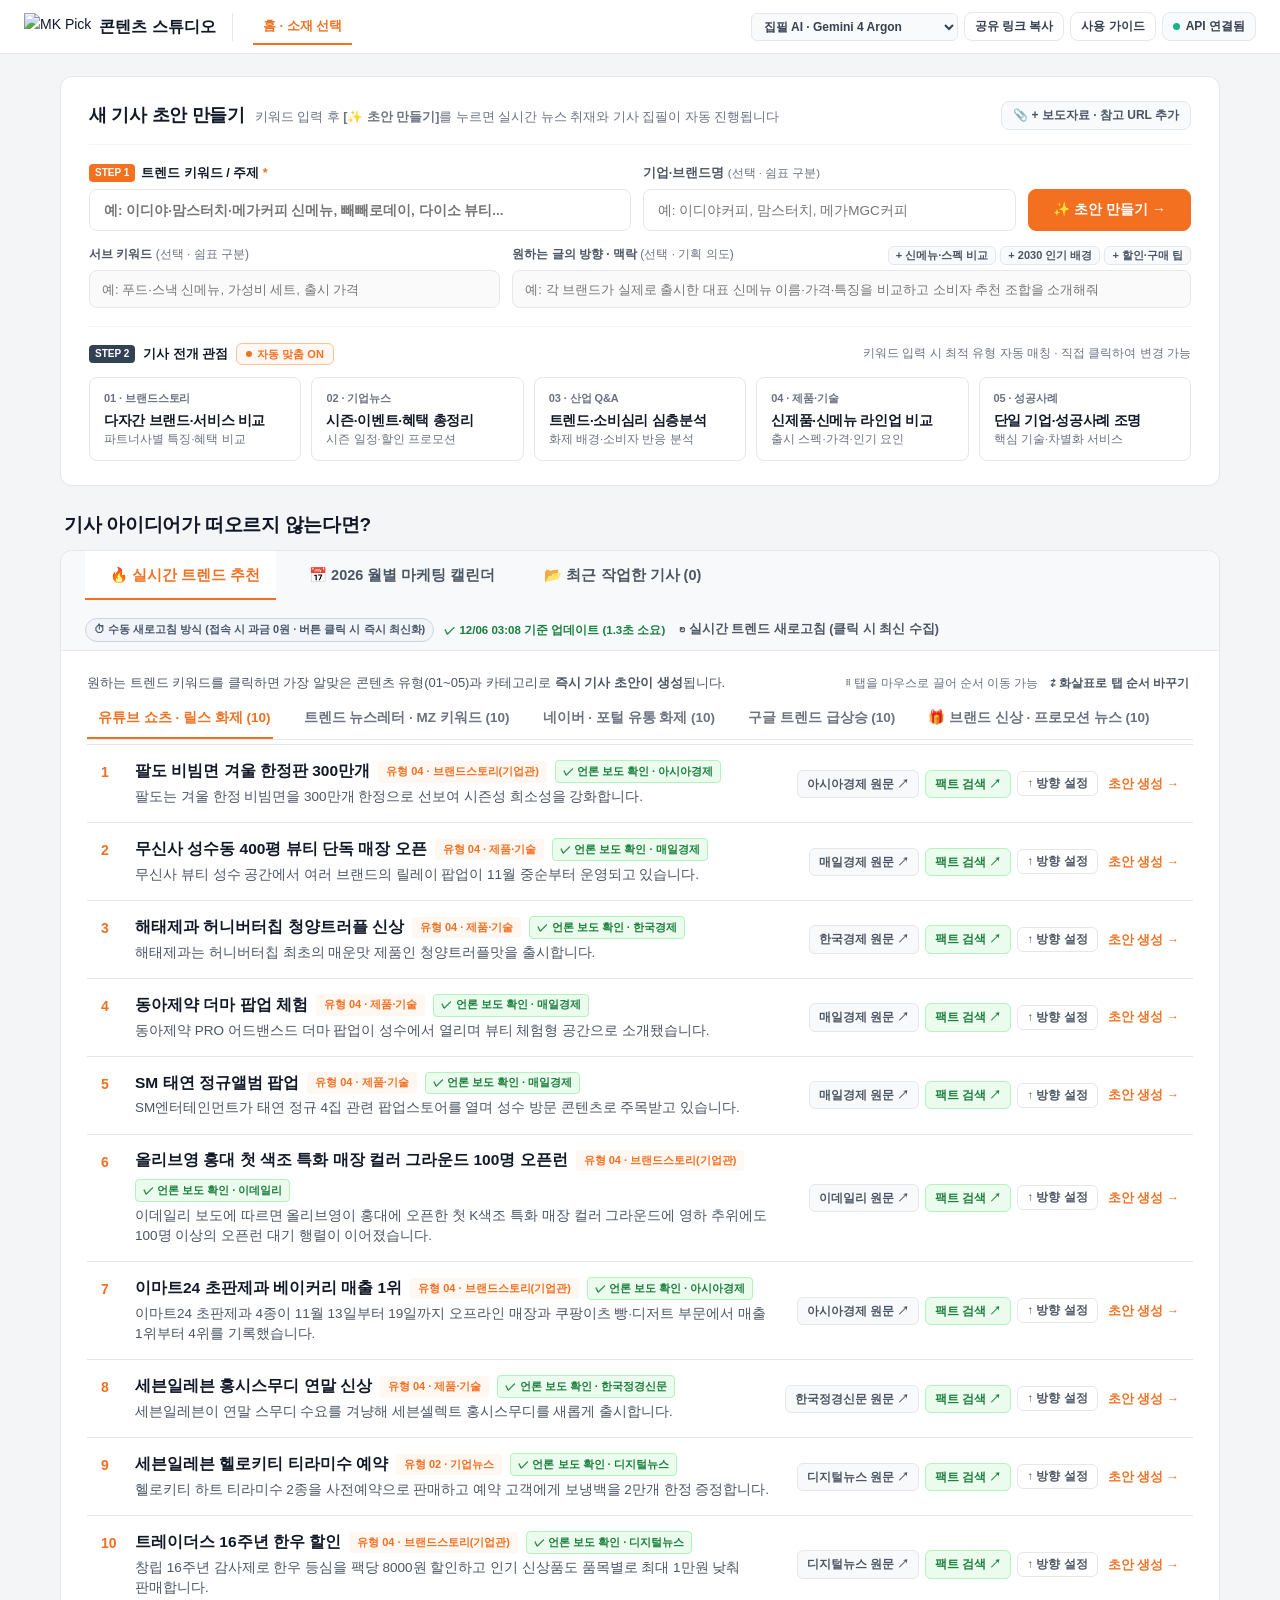
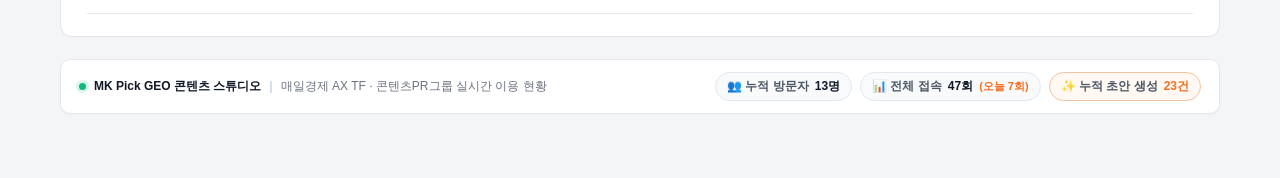
==== public/index.html @ f04dda28 "Auto-refresh trends when visiting on a new day or pressing browser F5, bust RSS server cache, and bl" ====
<!DOCTYPE html>
<html lang="ko">
<head>
  <meta charset="UTF-8" />
  <meta name="viewport" content="width=device-width, initial-scale=1.0" />
  <meta http-equiv="Cache-Control" content="no-cache, no-store, must-revalidate" />
  <meta http-equiv="Pragma" content="no-cache" />
  <meta http-equiv="Expires" content="0" />
  <title>MK Pick 콘텐츠 스튜디오 (v0.5)</title>
  <link rel="icon" type="image/png" sizes="32x32" href="./favicon-32x32.png?v=91" />
  <link rel="icon" type="image/png" sizes="256x256" href="./favicon.png?v=91" />
  <link rel="shortcut icon" href="./favicon.ico?v=91" />
  <link rel="apple-touch-icon" href="./favicon.png?v=91" />
  <link rel="stylesheet" href="./styles.css?v=91" />
  <script>
    (function () {
      try {
        var BUILD_V = '91';
        var params = new URLSearchParams(window.location.search);
        if (params.get('v') !== BUILD_V) {
          params.set('v', BUILD_V);
          window.history.replaceState(null, '', window.location.pathname + '?' + params.toString() + (window.location.hash || ''));
        }
      } catch (e) {}
    })();
  </script>
</head>
<body>
  <header class="topbar">
    <div class="brand-wrap" id="brandHomeBtn" title="첫 화면으로 이동">
      <img src="./logo.png" alt="MK Pick" class="brand-logo" />
      <span class="brand-title">콘텐츠 스튜디오</span>
    </div>
    <nav class="topbar-nav" id="topbarNav"></nav>
    <div class="topbar-meta" id="topbarMeta"></div>
  </header>

  <main class="main-container" id="appRoot">
    <!-- 화면 동적 렌더링 영역 -->
  </main>

  <div id="modalRoot"></div>
  <div id="toastRoot" class="toast-container"></div>

  <script src="./mockData.js?v=91"></script>
  <script src="./app.js?v=91"></script>
</body>
</html>
---- public/styles.css ----
/* MK Pick 콘텐츠 스튜디오 스타일시트 (개편 v2)
   CLAUDE.md 5. 디자인 원칙 준수:
   - Primary: 매경 오렌지 (#F37021) / Secondary: 화이트 (#FFFFFF)
   - 그라데이션, 드롭섀도우, 네온 효과 일체 금지 (플랫하고 깔끔하게)
   - 둥근 모서리: 8px(일반) / 12px(카드)
   - 보더: 0.5px solid 연한 회색 (#DCDCDC)
*/

:root {
  --mk-orange: #F37021;
  --mk-orange-light: #FFF7F2;
  --mk-orange-border: #F5C29F;
  --white: #FFFFFF;
  --bg-page: #F4F5F7;
  --bg-subtle: #F8F9FA;
  --text-primary: #111827;
  --text-secondary: #4B5563;
  --text-muted: #6B7280;
  --border-light: #E5E7EB;
  --status-green: #15803D;
  --status-green-bg: #F0FDF4;
  --status-amber: #B45309;
  --status-amber-bg: #FFFBEB;
  /* 출처 구분 시맨틱 컬러: [AI 채팅 수정 = 블루] vs [취재 메모 반영 = 앰버/옐로우] */
  --ai-chat: #1D4ED8;
  --ai-chat-strong: #2563EB;
  --ai-chat-bg: #F0F7FF;
  --ai-chat-border: #BFDBFE;
  --ai-chat-mark: #DBEAFE;
  --memo-fact: #B45309;
  --memo-fact-bg: #FFFBEB;
  --memo-fact-border: #FDE68A;
  --memo-fact-mark: #FEF08A;
  --radius-general: 8px;
  --radius-card: 12px;
  --border-thin: 1px solid var(--border-light);
}

* {
  box-sizing: border-box;
  margin: 0;
  padding: 0;
}

body {
  font-family: "Pretendard", "Malgun Gothic", -apple-system, BlinkMacSystemFont, sans-serif;
  background-color: var(--bg-page);
  color: var(--text-primary);
  line-height: 1.6;
  font-size: 14px;
  word-break: keep-all;
  overflow-wrap: break-word;
}

/* 상단 고정 헤더 (단일 라인 중심의 심플하고 정돈된 레이아웃) */
.topbar {
  background-color: var(--white);
  border-bottom: 1px solid #E5E7EB;
  min-height: 54px;
  height: auto;
  display: flex;
  align-items: center;
  justify-content: flex-start;
  flex-wrap: wrap;
  gap: 8px 20px;
  padding: 6px 24px;
  position: sticky;
  top: 0;
  z-index: 60;
}

.brand-wrap {
  display: flex;
  align-items: center;
  gap: 8px;
  cursor: pointer;
  flex-shrink: 0;
  white-space: nowrap;
  padding-right: 16px;
  border-right: 1px solid #E5E7EB;
}

.brand-logo {
  height: 28px;
  width: auto;
  display: block;
  flex-shrink: 0;
}

.brand-badge {
  background-color: var(--mk-orange);
  color: var(--white);
  font-weight: 700;
  font-size: 13px;
  padding: 4px 10px;
  border-radius: var(--radius-general);
  white-space: nowrap;
}

.brand-title {
  font-size: 16px;
  font-weight: 700;
  white-space: nowrap;
}

.brand-version {
  font-size: 12px;
  color: var(--text-secondary);
  background-color: var(--bg-subtle);
  border: var(--border-thin);
  padding: 2px 8px;
  border-radius: var(--radius-general);
  white-space: nowrap;
}

.topbar-nav {
  display: flex;
  align-items: center;
  gap: 4px;
  flex-wrap: nowrap;
  min-width: 0;
}

.topbar-meta {
  display: flex;
  align-items: center;
  gap: 6px;
  flex-wrap: wrap;
  min-width: 0;
  margin-left: auto;
}

/* 메인 컨테이너 (3단 에디터 화면은 넓게, 단일 컬럼 홈 화면은 시선 집중이 가장 편안한 1160px 폭으로 분리) */
.main-container {
  max-width: 1620px;
  margin: 0 auto;
  padding: 22px 24px 64px;
}

.home-screen-wrap {
  max-width: 1160px;
  margin: 0 auto;
}

/* 카드 (12px 라운드, 군더더기 없는 정갈한 보더) */
.card {
  background-color: var(--white);
  border: 1px solid #E5E7EB;
  border-radius: var(--radius-card);
  padding: 24px 28px;
  margin-bottom: 18px;
  box-shadow: 0 1px 3px rgba(15, 23, 42, 0.02);
}

.card-orange {
  background-color: var(--mk-orange-light);
  border: 0.5px solid var(--mk-orange-border);
  border-radius: var(--radius-card);
  padding: 20px;
  margin-bottom: 16px;
}

/* 버튼 (8px 라운드, 플랫) */
.btn {
  display: inline-flex;
  align-items: center;
  justify-content: center;
  gap: 6px;
  font-size: 13px;
  font-weight: 600;
  padding: 8px 14px;
  border-radius: var(--radius-general);
  border: var(--border-thin);
  background-color: var(--white);
  color: var(--text-primary);
  cursor: pointer;
  text-decoration: none;
  white-space: nowrap;
  flex-shrink: 0;
  word-break: keep-all;
}

.btn:hover {
  background-color: var(--bg-subtle);
}

.btn-primary {
  background-color: var(--mk-orange);
  color: var(--white);
  border: 0.5px solid var(--mk-orange);
}

.btn-primary:hover {
  background-color: #DC6117;
  border-color: #DC6117;
}

.btn-outline-orange {
  background-color: var(--white);
  color: var(--mk-orange);
  border: 0.5px solid var(--mk-orange);
}

.btn-outline-orange:hover {
  background-color: var(--mk-orange-light);
}

.btn-sm {
  padding: 5px 10px;
  font-size: 12px;
}

.btn-lg {
  padding: 11px 20px;
  font-size: 14px;
}

/* 입력 폼 */
.input,
.textarea,
.select {
  width: 100%;
  padding: 9px 12px;
  font-size: 13px;
  font-family: inherit;
  color: var(--text-primary);
  background-color: var(--white);
  border: var(--border-thin);
  border-radius: var(--radius-general);
  outline: none;
}

.input:focus,
.textarea:focus,
.select:focus {
  border-color: var(--mk-orange);
}

.textarea {
  resize: vertical;
  line-height: 1.65;
}

/* 배지 (한 단어가 절대 두 줄로 쪼개지지 않도록 white-space: nowrap 및 flex-shrink: 0 고정) */
.badge {
  display: inline-flex;
  align-items: center;
  justify-content: center;
  padding: 3px 9px;
  font-size: 12px;
  font-weight: 600;
  border-radius: var(--radius-general);
  border: var(--border-thin);
  background-color: var(--bg-subtle);
  color: var(--text-secondary);
  white-space: nowrap;
  flex-shrink: 0;
  word-break: keep-all;
}

.badge-orange {
  background-color: var(--mk-orange-light);
  color: var(--mk-orange);
  border-color: var(--mk-orange-border);
}

.badge-green {
  background-color: var(--status-green-bg);
  color: var(--status-green);
  border-color: #B4E2C8;
}

.badge-amber {
  background-color: var(--status-amber-bg);
  color: var(--status-amber);
  border-color: #F6D292;
}

/* 홈 화면: 5대 콘텐츠 유형을 한 줄(5열)로 깔끔하게 비교·선택하는 컴팩트 카드 그리드 */
.home-type-grid {
  display: grid;
  grid-template-columns: repeat(5, minmax(0, 1fr));
  gap: 10px;
}

.home-type-card {
  border: 1px solid #E5E7EB;
  border-radius: 8px;
  background-color: #FFFFFF;
  padding: 12px 14px;
  cursor: pointer;
  display: flex;
  flex-direction: column;
  justify-content: center;
  transition: border-color 0.14s ease, background-color 0.14s ease, box-shadow 0.14s ease;
  position: relative;
}

.home-type-card:hover {
  border-color: #CBD5E1;
  background-color: #F8FAFC;
}

.home-type-card.selected {
  border: 1.5px solid var(--mk-orange);
  background-color: var(--mk-orange-light);
}

.home-type-card.auto-matched {
  border: 1.5px solid var(--mk-orange);
  background-color: #FFF9F5;
}

/* 홈 화면 하단 소재 발굴 · 작업함 3탭 네비게이션 */
.home-main-tab-bar {
  display: flex;
  align-items: center;
  justify-content: space-between;
  border-bottom: var(--border-thin);
  padding: 0 24px;
  background-color: var(--bg-subtle);
  border-radius: var(--radius-card) var(--radius-card) 0 0;
  flex-wrap: wrap;
  gap: 10px;
}

.home-main-tabs {
  display: flex;
  gap: 8px;
}

.home-main-tab-btn {
  background: none;
  border: none;
  border-bottom: 2.5px solid transparent;
  padding: 15px 16px 13px;
  font-size: 14.5px;
  font-weight: 700;
  color: var(--text-secondary);
  cursor: pointer;
  font-family: inherit;
}

.home-main-tab-btn:hover {
  color: var(--mk-orange);
}

.home-main-tab-btn.active {
  color: var(--mk-orange);
  border-bottom-color: var(--mk-orange);
  font-weight: 800;
  background-color: var(--white);
}

@media (max-width: 1080px) {
  .home-type-grid {
    grid-template-columns: repeat(2, 1fr);
  }
}

@media (max-width: 640px) {
  .home-type-grid {
    grid-template-columns: 1fr;
  }
}

/* 트렌드 키워드 리스트 (전체 가로폭을 1열로 넓게 사용하여 문장이 절대 여러 줄로 잘리지 않는 와이드 리스트 구조) */
.trend-clean-grid {
  display: grid;
  grid-template-columns: 1fr;
  border-top: var(--border-thin);
}

.trend-clean-row {
  display: flex;
  flex-direction: row;
  align-items: center;
  justify-content: space-between;
  gap: 16px;
  padding: 15px 14px;
  border-bottom: var(--border-thin);
  cursor: pointer;
  transition: background-color 0.12s ease;
}

.trend-clean-row:hover {
  background-color: var(--mk-orange-light);
}

.trend-clean-tab-bar {
  display: flex;
  gap: 20px;
  border-bottom: var(--border-thin);
  margin-bottom: 4px;
}

.trend-clean-tab {
  background: none;
  border: none;
  border-bottom: 2px solid transparent;
  padding: 8px 2px 10px;
  font-size: 13.5px;
  font-weight: 600;
  color: var(--text-muted);
  cursor: pointer;
  font-family: inherit;
  white-space: nowrap;
  flex-shrink: 0;
}

.trend-clean-tab.active {
  color: var(--mk-orange);
  border-bottom-color: var(--mk-orange);
  font-weight: 800;
}

@media (max-width: 960px) {
  .type-row-item {
    grid-template-columns: 32px 1fr auto;
  }
  .type-row-desc {
    grid-column: 2 / 4;
  }
  .trend-clean-grid {
    grid-template-columns: 1fr;
  }
}

/* 텍스트형 보조 액션 링크 (버튼 박스 피로도를 없애기 위한 미니멀 액션) */
.text-action {
  background: none;
  border: none;
  padding: 2px 4px;
  font-size: 12.5px;
  font-weight: 600;
  color: var(--text-secondary);
  cursor: pointer;
  font-family: inherit;
  white-space: nowrap;
  flex-shrink: 0;
}

.text-action:hover {
  color: var(--mk-orange);
}

.text-action-orange {
  background: none;
  border: none;
  padding: 2px 4px;
  font-size: 12.5px;
  font-weight: 700;
  color: var(--mk-orange);
  cursor: pointer;
  font-family: inherit;
  white-space: nowrap;
  flex-shrink: 0;
}

.text-action-orange:hover {
  text-decoration: underline;
}

/* 좌측 사이드 패널: 섹션별로 독립된 카드로 명확히 구분하되 내부 중첩 박스는 배제 */
.left-section-stack {
  display: flex;
  flex-direction: column;
  gap: 14px;
}

.left-section-card {
  background-color: var(--white);
  border: var(--border-thin);
  border-radius: var(--radius-card);
  padding: 18px 20px;
}

.left-section-header {
  display: flex;
  align-items: center;
  justify-content: space-between;
  gap: 8px;
  padding-bottom: 10px;
  margin-bottom: 12px;
  border-bottom: 1px solid var(--text-primary);
}

.left-section-title {
  font-size: 14px;
  font-weight: 800;
  color: var(--text-primary);
  letter-spacing: -0.2px;
}

/* 메모 리스트 및 GEO 체크리스트 행 (박스 없이 얇은 구분선만 사용) */
.clean-list-row {
  padding: 11px 0;
  border-bottom: var(--border-thin);
}

.clean-list-row:last-child {
  border-bottom: none;
}

/* 추천 제목 후보 미니멀 리스트 */
.headline-pick-row {
  display: flex;
  align-items: baseline;
  justify-content: space-between;
  gap: 12px;
  padding: 7px 8px;
  border-radius: var(--radius-general);
  cursor: pointer;
  transition: background-color 0.12s ease;
}

.headline-pick-row:hover {
  background-color: var(--bg-subtle);
}

.headline-pick-row.active {
  background-color: var(--mk-orange-light);
}

/* 좌·우 2단 통합 편집 레이아웃 */
.studio-split-layout {
  display: grid;
  grid-template-columns: 345px minmax(0, 1fr) 335px;
  gap: 18px;
  align-items: start;
}

.studio-split-layout > * {
  min-width: 0;
}

/* 상단바 + 에디터 고정바 아래에 고정 */
.left-panel-sticky,
.right-panel-sticky {
  position: sticky;
  top: calc(var(--topbar-h, 58px) + 68px);
  max-height: calc(100vh - var(--topbar-h, 58px) - 82px);
  overflow-y: auto;
  scrollbar-width: thin;
  scrollbar-color: #D4D4D4 transparent;
  min-width: 0;
}

@media (max-width: 1440px) {
  .studio-split-layout {
    grid-template-columns: 300px minmax(0, 1fr) 285px;
    gap: 14px;
  }
}

@media (max-width: 1180px) {
  .studio-split-layout {
    grid-template-columns: 1fr;
  }
  /* 창이 좁아져 1열로 쌓일 때는 sticky를 해제하여 패널이 본문을 덮거나 스크롤이 갇히는 현상 방지 */
  .left-panel-sticky,
  .right-panel-sticky {
    position: static !important;
    top: auto !important;
    max-height: none !important;
    overflow-y: visible !important;
  }
}

.left-panel-sticky::-webkit-scrollbar,
.right-panel-sticky::-webkit-scrollbar {
  width: 5px;
}

.left-panel-sticky::-webkit-scrollbar-thumb,
.right-panel-sticky::-webkit-scrollbar-thumb {
  background-color: #D4D4D4;
  border-radius: 99px;
}

/* 왼쪽 보조 패널 3탭 네비게이션 (취재 메모 / GEO·팩트점검 / 기사 목차) */
.left-tab-bar {
  display: grid;
  grid-template-columns: repeat(3, 1fr);
  background-color: var(--bg-subtle);
  border-bottom: var(--border-thin);
  border-radius: var(--radius-card) var(--radius-card) 0 0;
  overflow: hidden;
}

.left-tab-btn {
  background: none;
  border: none;
  border-bottom: 2px solid transparent;
  padding: 11px 6px;
  font-size: 12.5px;
  font-weight: 700;
  color: var(--text-secondary);
  cursor: pointer;
  font-family: inherit;
  text-align: center;
  white-space: nowrap;
}

.left-tab-btn:hover {
  color: var(--mk-orange);
  background-color: var(--white);
}

.left-tab-btn.active {
  background-color: var(--white);
  color: var(--mk-orange);
  border-bottom-color: var(--mk-orange);
  font-weight: 800;
}

/* 우측 상단 항상 고정된 액션 바 (실시간 글자수 + 모드 전환 + 전체 복사) */
.editor-sticky-bar {
  position: sticky;
  top: var(--topbar-h, 58px);
  z-index: 50;
  background-color: var(--white);
  border: var(--border-thin);
  border-radius: var(--radius-card);
  padding: 10px 18px;
  margin-bottom: 16px;
  display: flex;
  align-items: center;
  justify-content: space-between;
  flex-wrap: wrap;
  gap: 10px;
}

@media (max-width: 1180px) {
  .editor-sticky-bar {
    position: static;
    top: auto;
  }
}

/* 편집 모드 vs 미리보기 모드 스위처 */
.mode-switch-group {
  display: inline-flex;
  background-color: var(--bg-subtle);
  border: var(--border-thin);
  border-radius: var(--radius-general);
  padding: 2px;
}

.mode-switch-btn {
  border: none;
  background: transparent;
  padding: 5px 12px;
  font-size: 12.5px;
  font-weight: 700;
  color: var(--text-secondary);
  border-radius: 6px;
  cursor: pointer;
  font-family: inherit;
}

.mode-switch-btn.active {
  background-color: var(--mk-orange);
  color: var(--white);
}

/* 실제 기사 모양 통합 문서 (오른쪽 에디터 본체) */
.article-paper {
  background-color: var(--white);
  border: var(--border-thin);
  border-radius: var(--radius-card);
  padding: 32px 38px;
}

/* 기사 각 구성 블록의 단계 안내 헤더 (직관적인 편집 위계 제공) */
.editor-block-section {
  padding: 20px 22px;
  border: var(--border-thin);
  border-radius: var(--radius-card);
  background-color: var(--white);
  margin-bottom: 14px;
  transition: border-color 0.15s ease;
}

.editor-block-section:focus-within {
  border-color: #CBD5E1;
}

.editor-step-header {
  display: flex;
  align-items: center;
  justify-content: space-between;
  flex-wrap: wrap;
  gap: 8px;
  margin-bottom: 12px;
  padding-bottom: 10px;
  border-bottom: 1px solid #F1F5F9;
}

.editor-step-badge {
  display: inline-flex;
  align-items: center;
  gap: 6px;
  font-size: 12px;
  font-weight: 800;
  color: var(--text-primary);
  background-color: #F3F4F6;
  border: 1px solid #E5E7EB;
  padding: 3px 9px;
  border-radius: 6px;
  letter-spacing: -0.2px;
}

/* 문서 내부 클릭 편집 필드 (우측 하단 기본 리사이즈 빗금 제거 + 자동 높이 조절) */
.doc-editable-input,
.doc-editable-textarea {
  width: 100%;
  border: 1px solid var(--border-light);
  border-radius: var(--radius-general);
  background-color: var(--white);
  font-family: inherit;
  color: var(--text-primary);
  padding: 9px 12px;
  outline: none;
  resize: none;
  overflow: hidden;
  transition: border-color 0.12s ease, background-color 0.12s ease;
}

.doc-editable-input:hover,
.doc-editable-textarea:hover {
  border-color: #CBD5E1;
}

.doc-editable-input:focus,
.doc-editable-textarea:focus {
  border-color: var(--mk-orange);
  background-color: var(--white);
}

.doc-headline-input {
  font-size: 22px;
  font-weight: 800;
  line-height: 1.4;
  letter-spacing: -0.4px;
  background-color: var(--white);
}

.doc-sec-title-input {
  font-size: 17px;
  font-weight: 800;
  color: var(--text-primary);
  background-color: var(--white);
}

.doc-sec-sub-input {
  font-size: 13px;
  font-weight: 600;
  color: var(--mk-orange);
}

.doc-body-textarea {
  font-size: 15px;
  line-height: 1.8;
  min-height: 120px;
}

.doc-body-inline-editor {
  white-space: pre-wrap;
  word-break: keep-all;
  overflow-wrap: break-word;
  cursor: text;
}

.doc-body-inline-editor:empty::before {
  content: attr(data-placeholder);
  color: var(--text-muted);
  pointer-events: none;
}

mark.inline-hl-memo {
  background-color: var(--memo-fact-mark);
  color: #78350F;
  font-weight: 700;
  padding: 1px 4px;
  border-radius: 4px;
  border-bottom: 2px solid #F59E0B;
}

mark.inline-hl-ai {
  background-color: var(--ai-chat-mark);
  color: #1E3A8A;
  font-weight: 700;
  padding: 1px 4px;
  border-radius: 4px;
  border-bottom: 2px solid #3B82F6;
}

.doc-divider {
  border: none;
  border-top: var(--border-thin);
  margin: 24px 0;
}

/* AI 팩트 체크 요약 박스 (실제 기사 스타일) */
.article-ai-box {
  background-color: var(--bg-subtle);
  border: var(--border-thin);
  border-left: 3px solid var(--mk-orange);
  border-radius: var(--radius-general);
  padding: 16px 18px;
  margin: 18px 0;
}

/* 부제 영역 */
.article-subtitle-box {
  border-left: 2px solid var(--text-primary);
  padding-left: 14px;
  margin: 16px 0 24px;
}

/* 형광펜 팩트체크 하이라이트 칩 */
.fc-chip {
  display: inline-block;
  background-color: #FFF2C6;
  border: 0.5px solid #E5B842;
  border-radius: var(--radius-general);
  padding: 6px 10px;
  margin: 4px 0;
  font-size: 13px;
  cursor: pointer;
  line-height: 1.45;
}

.fc-chip.verified {
  background-color: var(--status-green-bg);
  border-color: #8FD4B2;
  color: var(--status-green);
}

/* 기사 내 요약표 */
.table-wrap {
  overflow-x: auto;
  border: var(--border-thin);
  border-radius: var(--radius-general);
}

table.mk-table {
  width: 100%;
  border-collapse: collapse;
  font-size: 13px;
  background-color: var(--white);
}

table.mk-table th,
table.mk-table td {
  border-bottom: var(--border-thin);
  border-right: var(--border-thin);
  padding: 8px 10px;
  text-align: left;
  vertical-align: middle;
}

table.mk-table th:last-child,
table.mk-table td:last-child {
  border-right: none;
}

table.mk-table tr:last-child td {
  border-bottom: none;
}

table.mk-table th {
  background-color: var(--bg-subtle);
  font-weight: 700;
}

/* 유틸리티 */
.flex-between {
  display: flex;
  align-items: center;
  justify-content: space-between;
  gap: 10px;
}

.flex-row {
  display: flex;
  align-items: center;
  gap: 8px;
  flex-wrap: wrap;
}

.grid-2 {
  display: grid;
  grid-template-columns: repeat(2, minmax(0, 1fr));
  gap: 14px;
}

/* 홈 화면 STEP 1 입력 그리드 & 캘린더 인라인 입력 그리드 (창 크기 조절 시 자연스럽게 줄바꿈) */
.home-step1-main-grid {
  display: grid;
  grid-template-columns: 1.45fr 1fr auto;
  gap: 12px;
  align-items: end;
  margin-bottom: 14px;
}

.home-step1-sub-grid {
  display: grid;
  grid-template-columns: 1fr 1.65fr;
  gap: 12px;
  align-items: end;
}

.cal-inline-input-grid {
  display: grid;
  grid-template-columns: 1fr 1.8fr;
  gap: 8px;
  margin-bottom: 8px;
}

@media (max-width: 960px) {
  .grid-2,
  .trend-clean-grid,
  .home-step1-main-grid,
  .home-step1-sub-grid,
  .cal-inline-input-grid {
    grid-template-columns: 1fr;
  }
  .trend-clean-row {
    flex-direction: column;
    align-items: flex-start;
    gap: 10px;
  }
  .home-step1-main-grid #homeStartDynamicBtn {
    width: 100%;
  }
  .article-paper {
    padding: 20px 18px;
  }
}

@media (max-width: 768px) {
  .topbar {
    padding: 8px 14px;
  }
  .main-container {
    padding: 14px 12px 48px;
  }
  .home-main-tab-bar {
    padding: 0 12px;
  }
  .home-main-tab-btn {
    padding: 12px 10px 10px;
    font-size: 13px;
  }
}

.mt-8 { margin-top: 8px; }
.mt-12 { margin-top: 12px; }
.mt-16 { margin-top: 16px; }
.mb-6 { margin-bottom: 6px; }
.mb-8 { margin-bottom: 8px; }
.mb-10 { margin-bottom: 10px; }
.mb-12 { margin-bottom: 12px; }
.mb-14 { margin-bottom: 14px; }
.mb-16 { margin-bottom: 16px; }
.text-muted { color: var(--text-muted); font-size: 12px; }

/* 토스트 알림 */
.toast-container {
  position: fixed;
  bottom: 24px;
  right: 24px;
  z-index: 200;
  display: flex;
  flex-direction: column;
  gap: 8px;
}

.toast {
  background-color: var(--text-primary);
  color: var(--white);
  padding: 10px 16px;
  border-radius: var(--radius-general);
  border: var(--border-thin);
  font-size: 13px;
}

/* 탭 순서 드래그 앤 드롭 & 화살표 이동 스타일 */
.draggable-tab {
  position: relative;
  user-select: none;
  cursor: pointer;
  transition: background-color 0.15s ease, color 0.15s ease, opacity 0.15s ease, box-shadow 0.15s ease;
}

.draggable-tab .tab-grip-icon {
  display: inline-block;
  font-size: 11px;
  color: var(--text-muted);
  opacity: 0;
  margin-right: 3px;
  cursor: grab;
  transition: opacity 0.15s ease;
  vertical-align: middle;
}

.draggable-tab:hover .tab-grip-icon {
  opacity: 0.7;
}

.draggable-tab:active .tab-grip-icon {
  cursor: grabbing;
}

.draggable-tab.tab-dragging {
  opacity: 0.45;
  background-color: var(--mk-orange-light);
}

.draggable-tab.tab-drag-over-left {
  box-shadow: inset 3px 0 0 0 var(--mk-orange);
  background-color: var(--mk-orange-light);
}

.draggable-tab.tab-drag-over-right {
  box-shadow: inset -3px 0 0 0 var(--mk-orange);
  background-color: var(--mk-orange-light);
}

.tab-move-arrow {
  display: inline-flex;
  align-items: center;
  justify-content: center;
  width: 18px;
  height: 18px;
  font-size: 10px;
  font-weight: 800;
  color: var(--mk-orange);
  background-color: var(--mk-orange-light);
  border: 1px solid var(--mk-orange-border);
  border-radius: 4px;
  margin: 0 2px;
  cursor: pointer;
  vertical-align: middle;
}

.tab-move-arrow:hover {
  background-color: var(--mk-orange);
  color: var(--white);
}
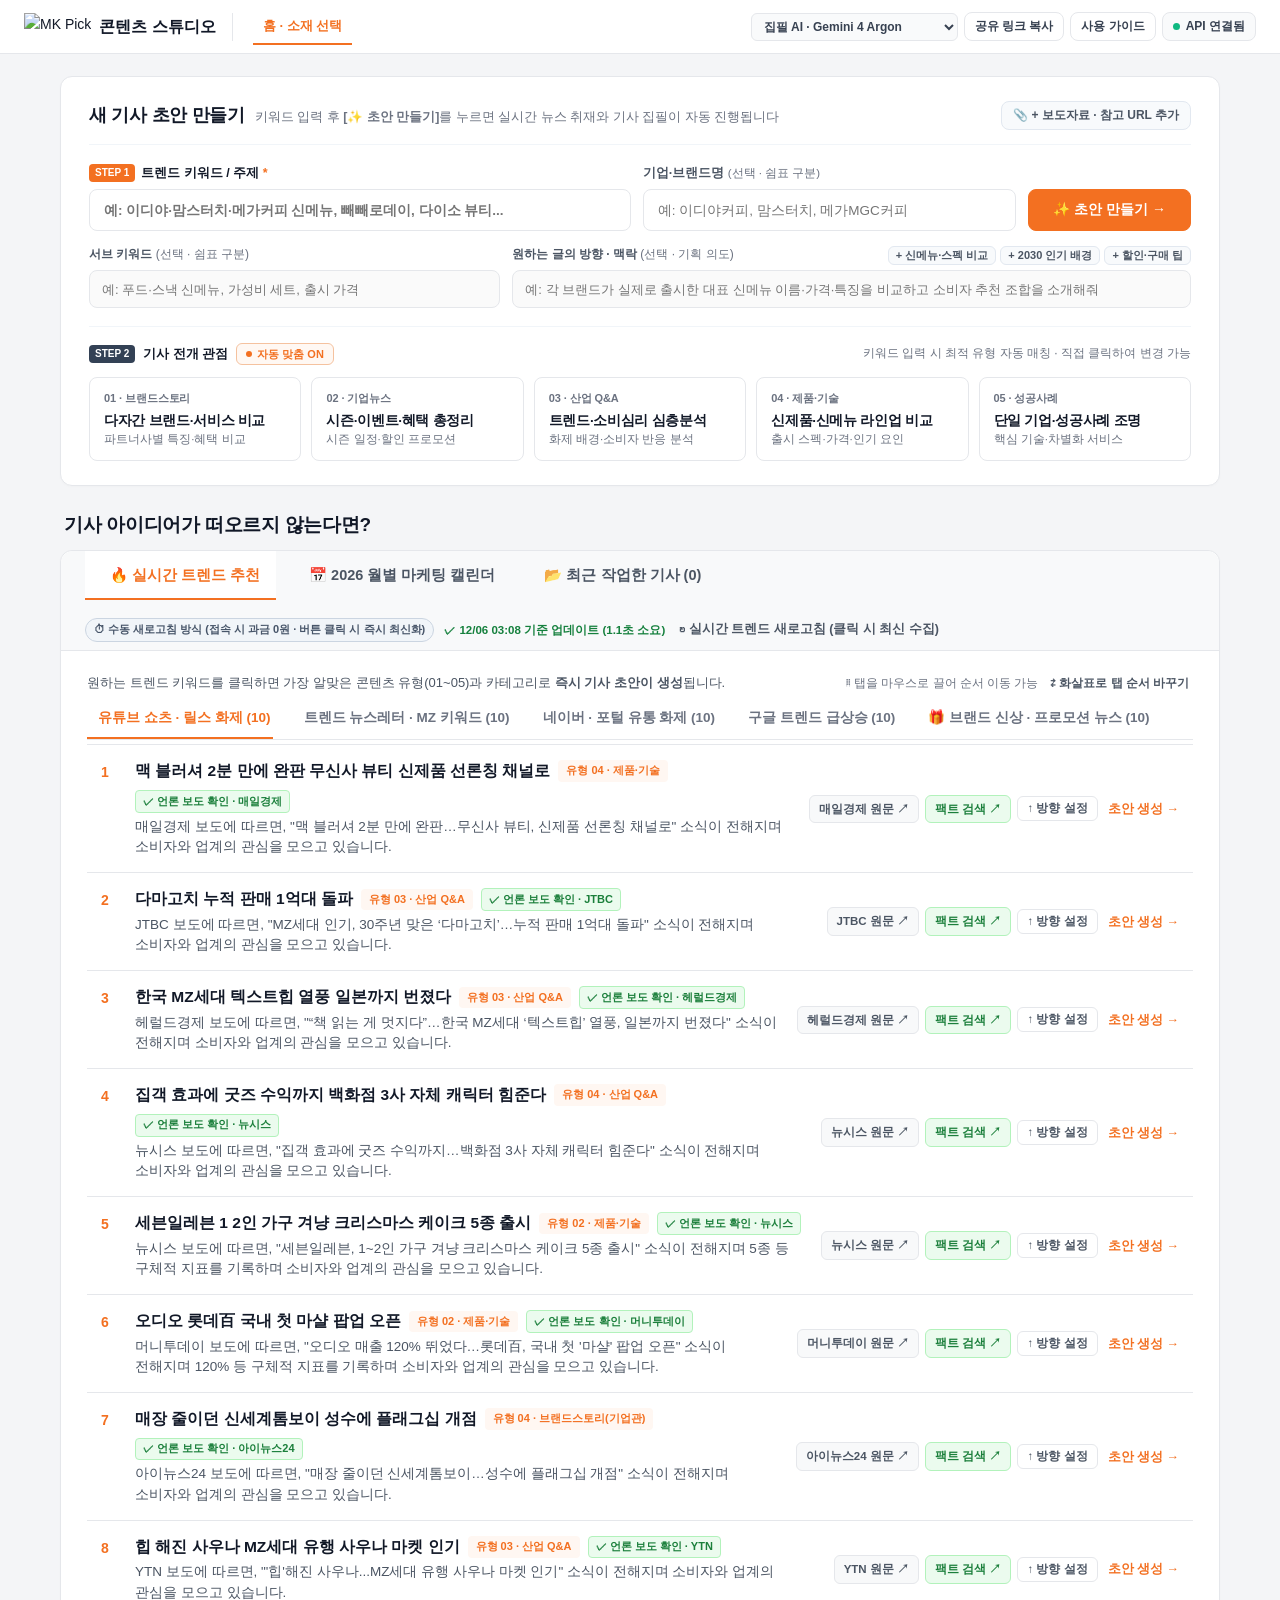
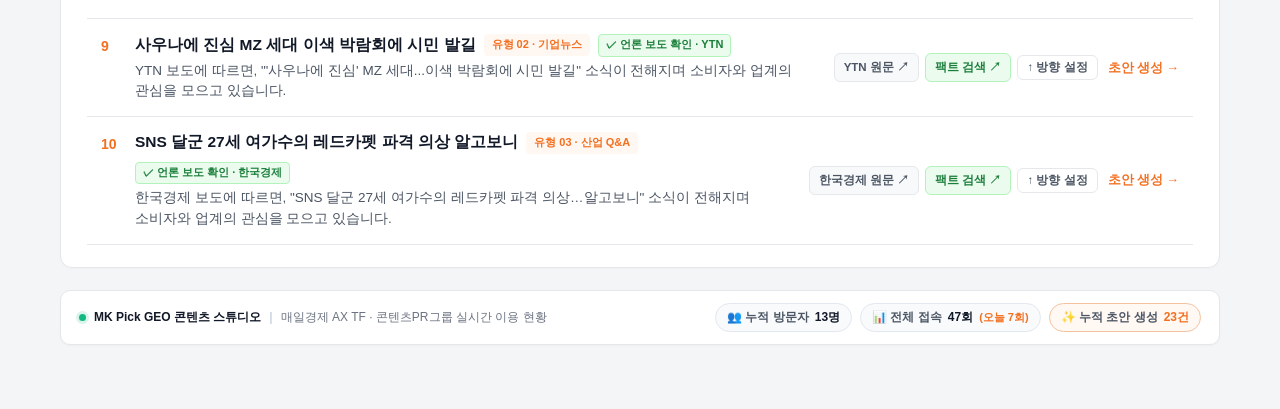
==== commit 40798368: "Enforce 1:1 verified Korean press article URLs, block blogs/hallucinated links, and fix matchBestSea" ====
--- a/public/index.html
+++ b/public/index.html
@@ -7,15 +7,15 @@
   <meta http-equiv="Pragma" content="no-cache" />
   <meta http-equiv="Expires" content="0" />
   <title>MK Pick 콘텐츠 스튜디오 (v0.5)</title>
-  <link rel="icon" type="image/png" sizes="32x32" href="./favicon-32x32.png?v=91" />
-  <link rel="icon" type="image/png" sizes="256x256" href="./favicon.png?v=91" />
-  <link rel="shortcut icon" href="./favicon.ico?v=91" />
-  <link rel="apple-touch-icon" href="./favicon.png?v=91" />
-  <link rel="stylesheet" href="./styles.css?v=91" />
+  <link rel="icon" type="image/png" sizes="32x32" href="./favicon-32x32.png?v=93" />
+  <link rel="icon" type="image/png" sizes="256x256" href="./favicon.png?v=93" />
+  <link rel="shortcut icon" href="./favicon.ico?v=93" />
+  <link rel="apple-touch-icon" href="./favicon.png?v=93" />
+  <link rel="stylesheet" href="./styles.css?v=93" />
   <script>
     (function () {
       try {
-        var BUILD_V = '91';
+        var BUILD_V = '93';
         var params = new URLSearchParams(window.location.search);
         if (params.get('v') !== BUILD_V) {
           params.set('v', BUILD_V);
@@ -42,7 +42,7 @@
   <div id="modalRoot"></div>
   <div id="toastRoot" class="toast-container"></div>
 
-  <script src="./mockData.js?v=91"></script>
-  <script src="./app.js?v=91"></script>
+  <script src="./mockData.js?v=93"></script>
+  <script src="./app.js?v=93"></script>
 </body>
 </html>
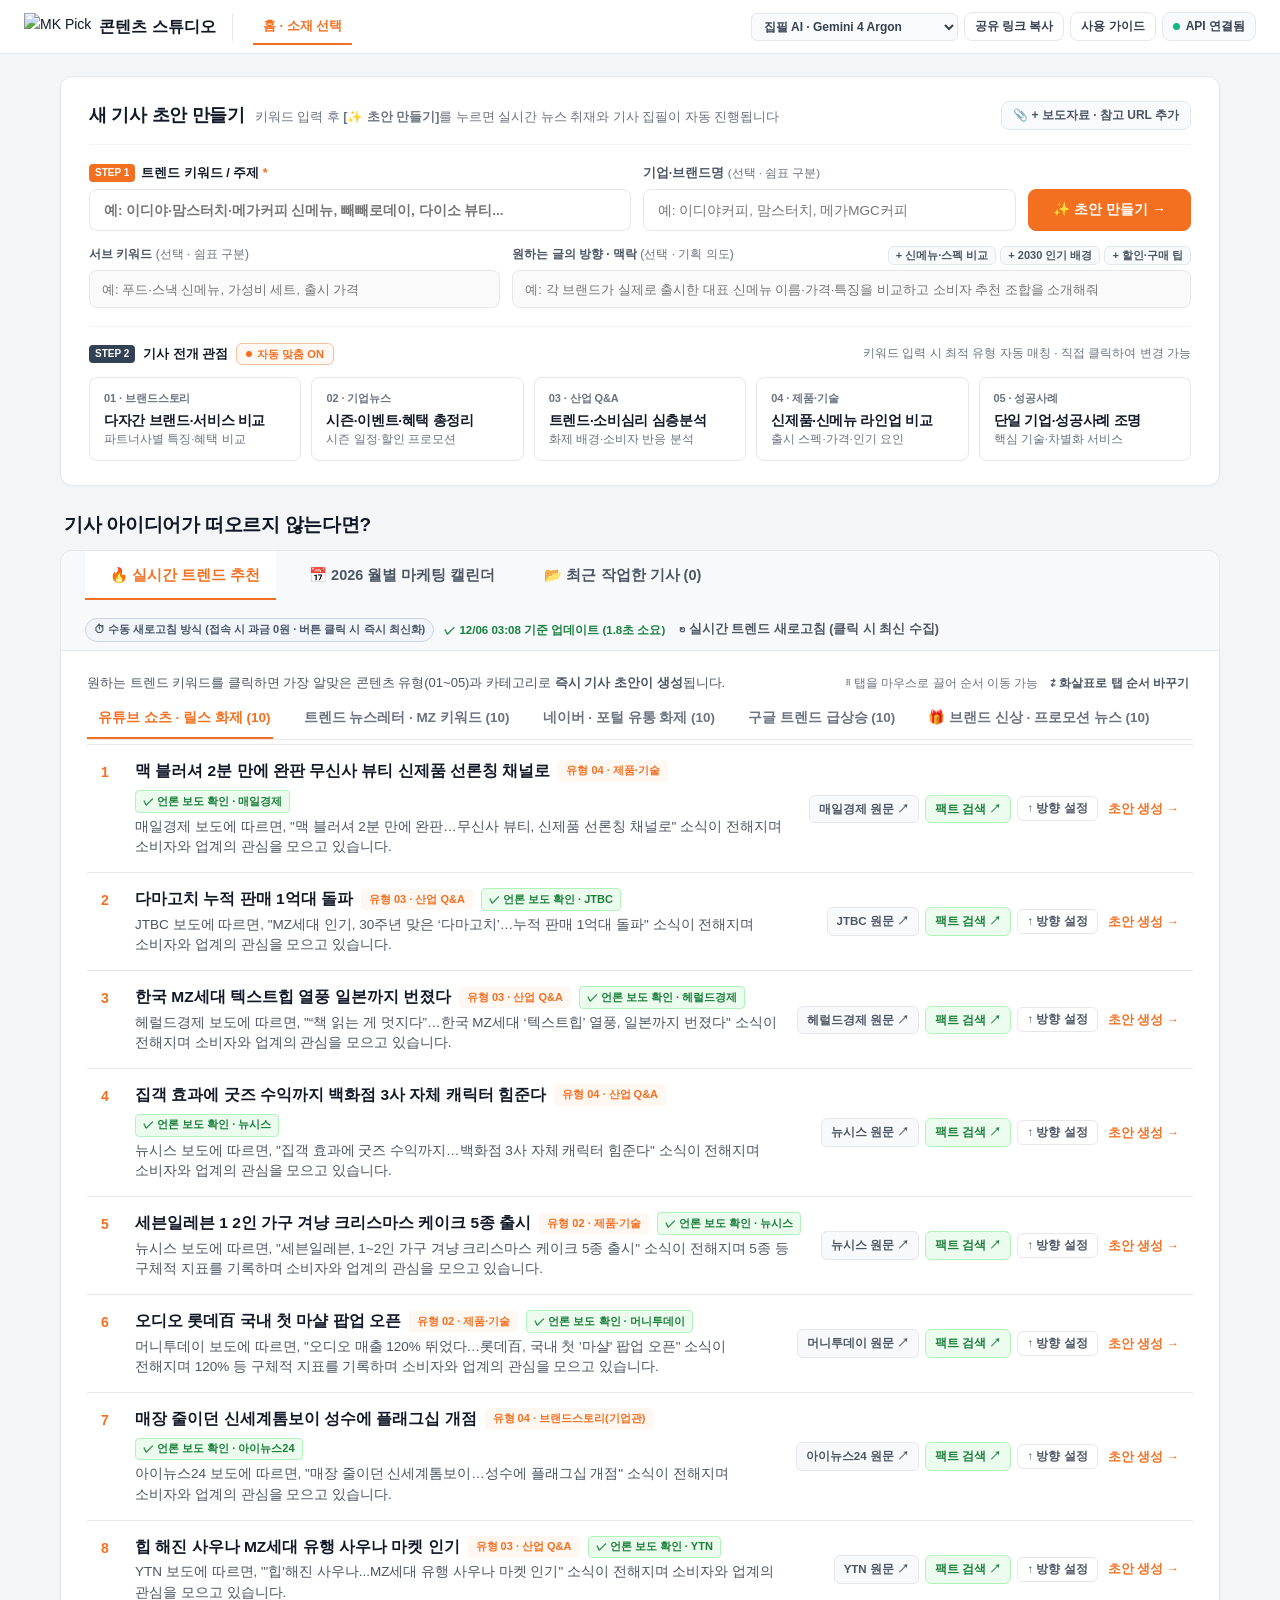
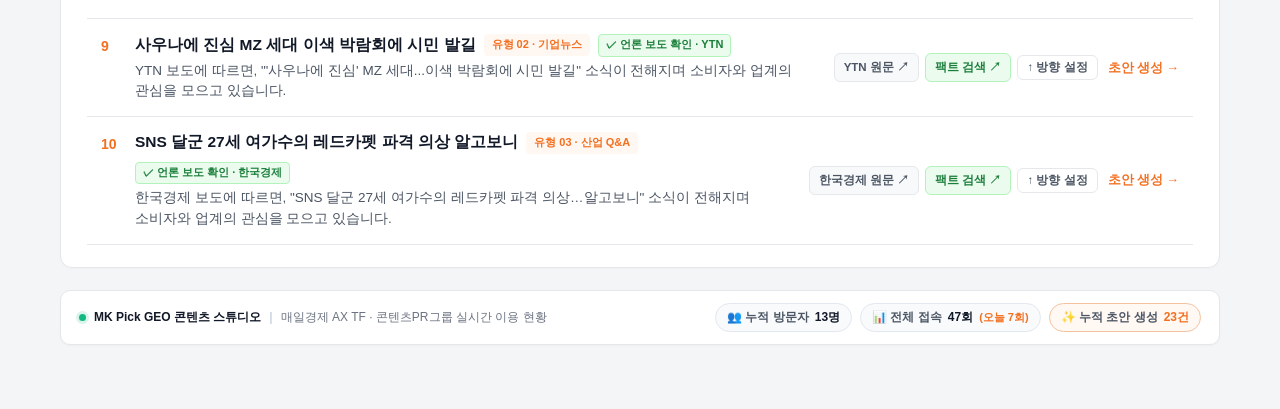
==== commit 42ef7c70: "Block and purge blog/duplicate URLs at sanitizeAndFilterTrendList level and clear cached v13 trends " ====
--- a/public/index.html
+++ b/public/index.html
@@ -7,15 +7,15 @@
   <meta http-equiv="Pragma" content="no-cache" />
   <meta http-equiv="Expires" content="0" />
   <title>MK Pick 콘텐츠 스튜디오 (v0.5)</title>
-  <link rel="icon" type="image/png" sizes="32x32" href="./favicon-32x32.png?v=93" />
-  <link rel="icon" type="image/png" sizes="256x256" href="./favicon.png?v=93" />
-  <link rel="shortcut icon" href="./favicon.ico?v=93" />
-  <link rel="apple-touch-icon" href="./favicon.png?v=93" />
-  <link rel="stylesheet" href="./styles.css?v=93" />
+  <link rel="icon" type="image/png" sizes="32x32" href="./favicon-32x32.png?v=94" />
+  <link rel="icon" type="image/png" sizes="256x256" href="./favicon.png?v=94" />
+  <link rel="shortcut icon" href="./favicon.ico?v=94" />
+  <link rel="apple-touch-icon" href="./favicon.png?v=94" />
+  <link rel="stylesheet" href="./styles.css?v=94" />
   <script>
     (function () {
       try {
-        var BUILD_V = '93';
+        var BUILD_V = '94';
         var params = new URLSearchParams(window.location.search);
         if (params.get('v') !== BUILD_V) {
           params.set('v', BUILD_V);
@@ -42,7 +42,7 @@
   <div id="modalRoot"></div>
   <div id="toastRoot" class="toast-container"></div>
 
-  <script src="./mockData.js?v=93"></script>
-  <script src="./app.js?v=93"></script>
+  <script src="./mockData.js?v=94"></script>
+  <script src="./app.js?v=94"></script>
 </body>
 </html>
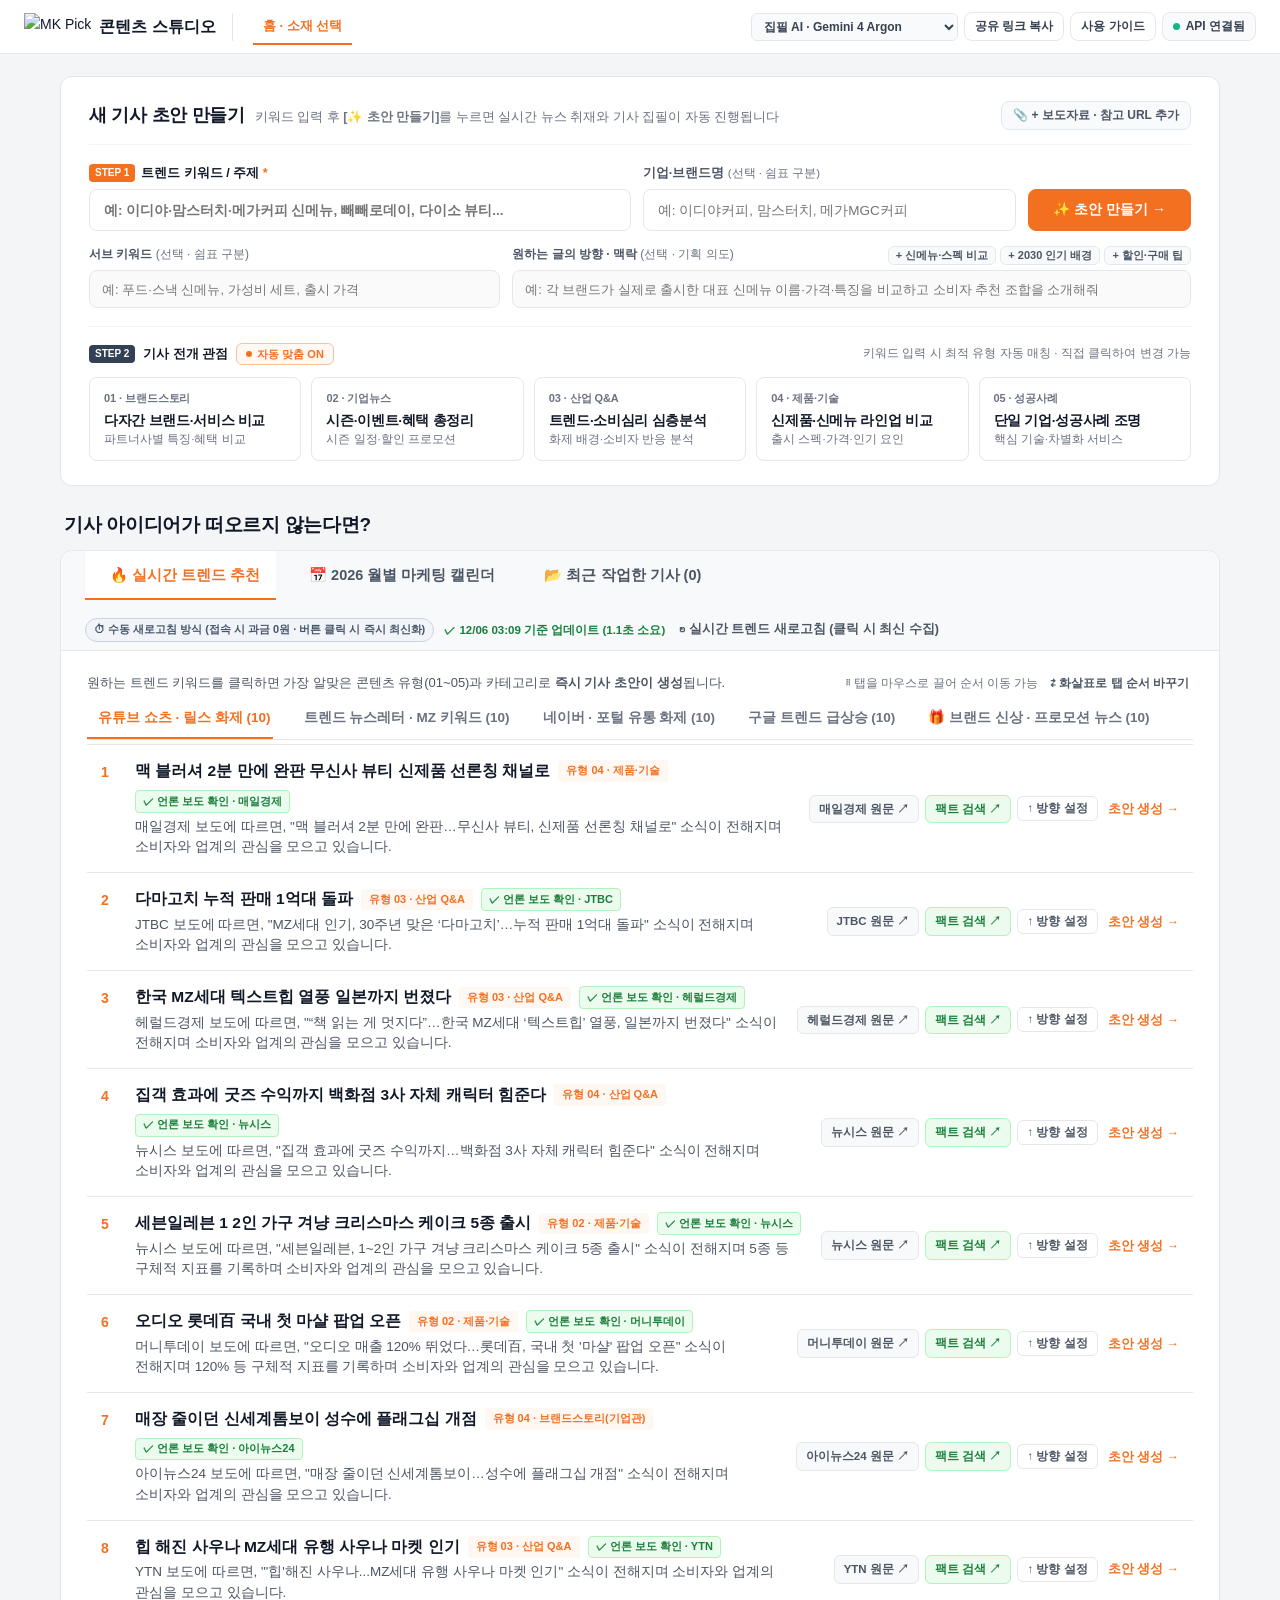
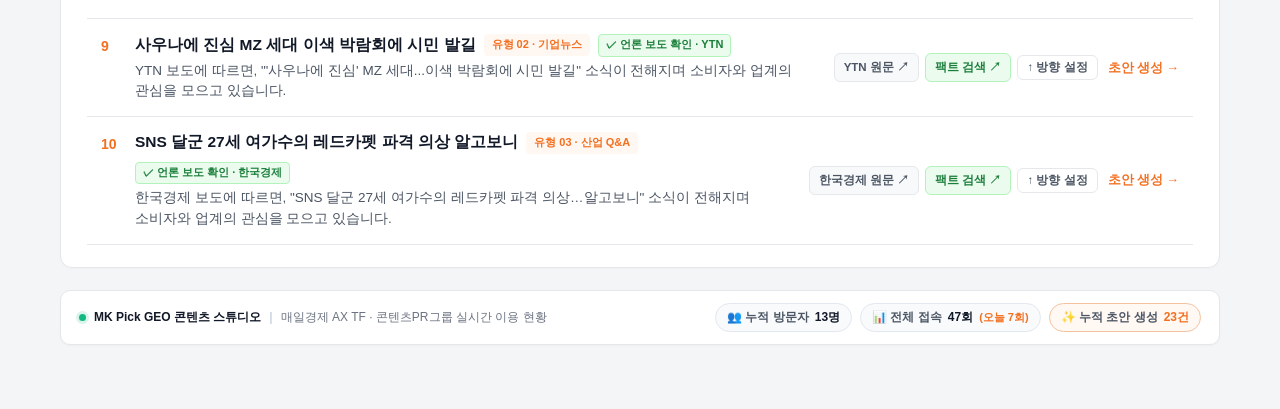
==== commit ab5c038f: "Block non-press company source labels (Coupang, Lotte Shopping, Homeplus, Gmarket) and mismatched v9" ====
--- a/public/index.html
+++ b/public/index.html
@@ -7,15 +7,15 @@
   <meta http-equiv="Pragma" content="no-cache" />
   <meta http-equiv="Expires" content="0" />
   <title>MK Pick 콘텐츠 스튜디오 (v0.5)</title>
-  <link rel="icon" type="image/png" sizes="32x32" href="./favicon-32x32.png?v=94" />
-  <link rel="icon" type="image/png" sizes="256x256" href="./favicon.png?v=94" />
-  <link rel="shortcut icon" href="./favicon.ico?v=94" />
-  <link rel="apple-touch-icon" href="./favicon.png?v=94" />
-  <link rel="stylesheet" href="./styles.css?v=94" />
+  <link rel="icon" type="image/png" sizes="32x32" href="./favicon-32x32.png?v=95" />
+  <link rel="icon" type="image/png" sizes="256x256" href="./favicon.png?v=95" />
+  <link rel="shortcut icon" href="./favicon.ico?v=95" />
+  <link rel="apple-touch-icon" href="./favicon.png?v=95" />
+  <link rel="stylesheet" href="./styles.css?v=95" />
   <script>
     (function () {
       try {
-        var BUILD_V = '94';
+        var BUILD_V = '95';
         var params = new URLSearchParams(window.location.search);
         if (params.get('v') !== BUILD_V) {
           params.set('v', BUILD_V);
@@ -42,7 +42,7 @@
   <div id="modalRoot"></div>
   <div id="toastRoot" class="toast-container"></div>
 
-  <script src="./mockData.js?v=94"></script>
-  <script src="./app.js?v=94"></script>
+  <script src="./mockData.js?v=95"></script>
+  <script src="./app.js?v=95"></script>
 </body>
 </html>
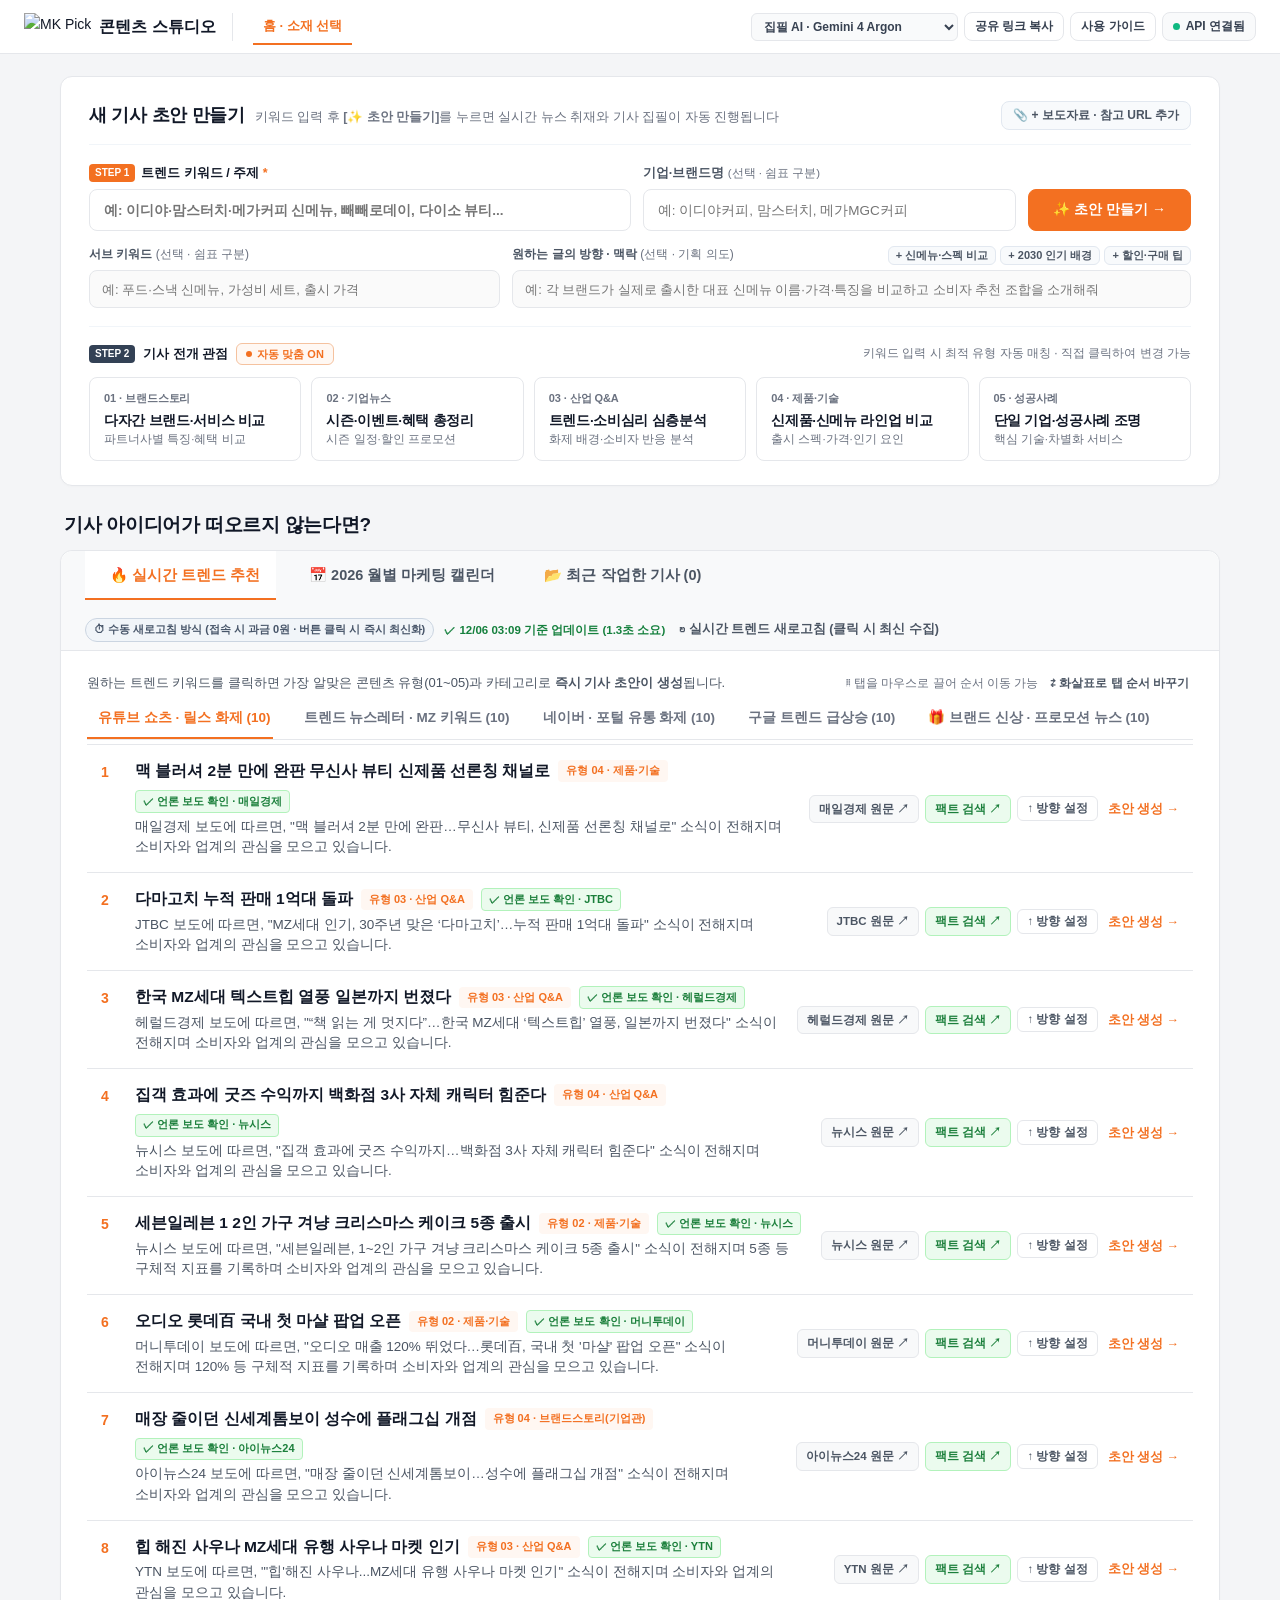
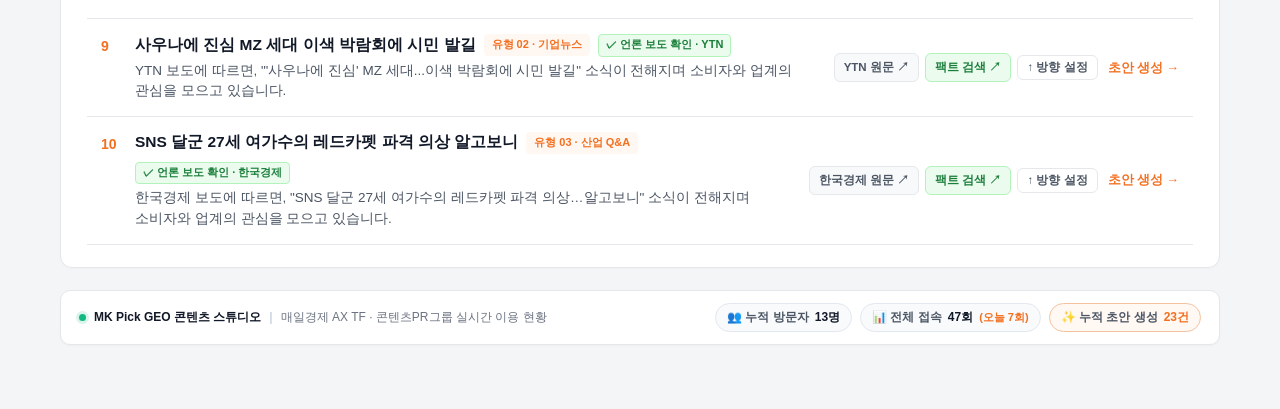
==== commit ef4b37c0: "Enforce article-first keyword/desc extraction from matched searchResult title and mandatory primary " ====
--- a/public/index.html
+++ b/public/index.html
@@ -7,15 +7,15 @@
   <meta http-equiv="Pragma" content="no-cache" />
   <meta http-equiv="Expires" content="0" />
   <title>MK Pick 콘텐츠 스튜디오 (v0.5)</title>
-  <link rel="icon" type="image/png" sizes="32x32" href="./favicon-32x32.png?v=95" />
-  <link rel="icon" type="image/png" sizes="256x256" href="./favicon.png?v=95" />
-  <link rel="shortcut icon" href="./favicon.ico?v=95" />
-  <link rel="apple-touch-icon" href="./favicon.png?v=95" />
-  <link rel="stylesheet" href="./styles.css?v=95" />
+  <link rel="icon" type="image/png" sizes="32x32" href="./favicon-32x32.png?v=96" />
+  <link rel="icon" type="image/png" sizes="256x256" href="./favicon.png?v=96" />
+  <link rel="shortcut icon" href="./favicon.ico?v=96" />
+  <link rel="apple-touch-icon" href="./favicon.png?v=96" />
+  <link rel="stylesheet" href="./styles.css?v=96" />
   <script>
     (function () {
       try {
-        var BUILD_V = '95';
+        var BUILD_V = '96';
         var params = new URLSearchParams(window.location.search);
         if (params.get('v') !== BUILD_V) {
           params.set('v', BUILD_V);
@@ -42,7 +42,7 @@
   <div id="modalRoot"></div>
   <div id="toastRoot" class="toast-container"></div>
 
-  <script src="./mockData.js?v=95"></script>
-  <script src="./app.js?v=95"></script>
+  <script src="./mockData.js?v=96"></script>
+  <script src="./app.js?v=96"></script>
 </body>
 </html>
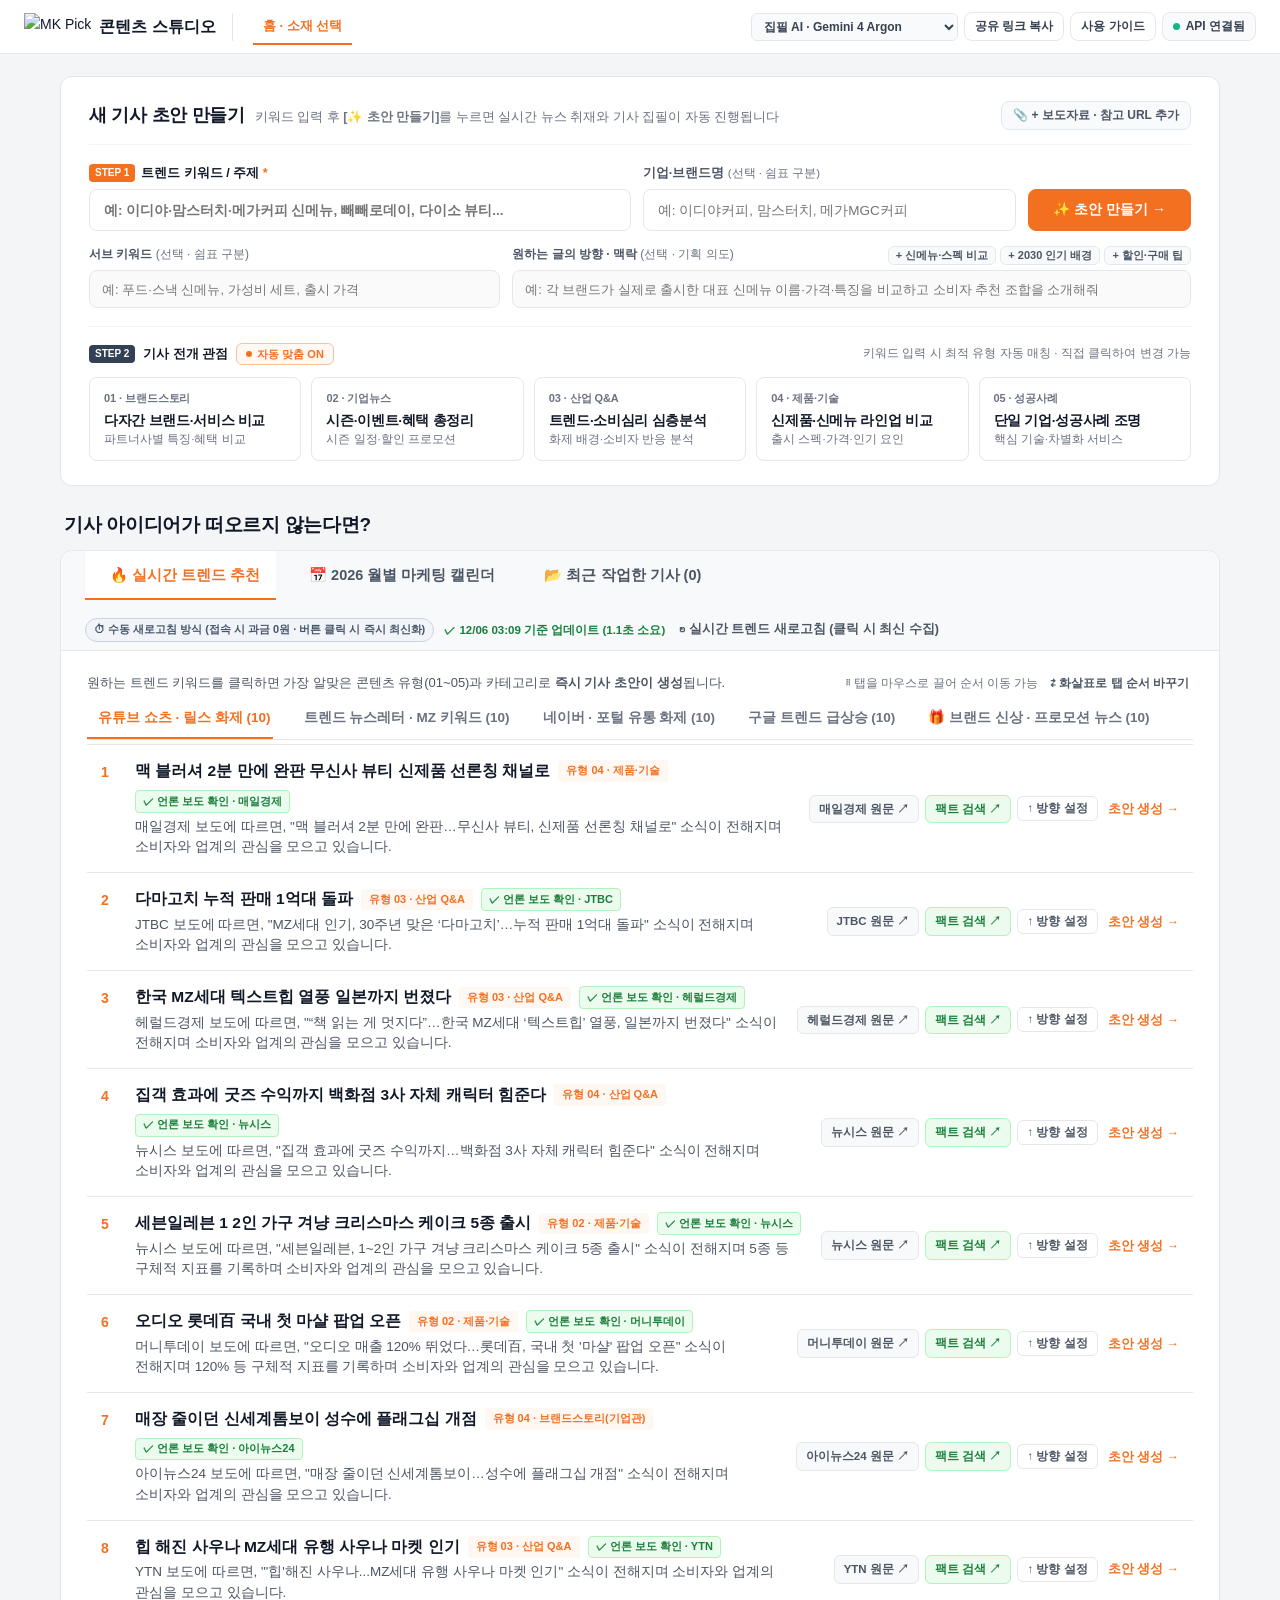
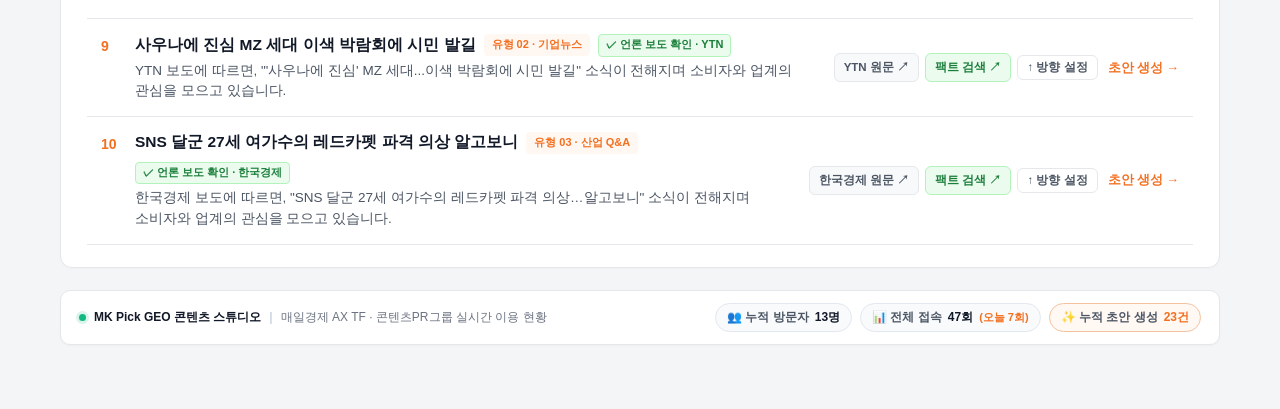
==== commit b6819c74: "Eliminate fabricated URLs and enforce verified press sources across all trend tabs and monthly calen" ====
--- a/public/index.html
+++ b/public/index.html
@@ -7,15 +7,15 @@
   <meta http-equiv="Pragma" content="no-cache" />
   <meta http-equiv="Expires" content="0" />
   <title>MK Pick 콘텐츠 스튜디오 (v0.5)</title>
-  <link rel="icon" type="image/png" sizes="32x32" href="./favicon-32x32.png?v=96" />
-  <link rel="icon" type="image/png" sizes="256x256" href="./favicon.png?v=96" />
-  <link rel="shortcut icon" href="./favicon.ico?v=96" />
-  <link rel="apple-touch-icon" href="./favicon.png?v=96" />
-  <link rel="stylesheet" href="./styles.css?v=96" />
+  <link rel="icon" type="image/png" sizes="32x32" href="./favicon-32x32.png?v=97" />
+  <link rel="icon" type="image/png" sizes="256x256" href="./favicon.png?v=97" />
+  <link rel="shortcut icon" href="./favicon.ico?v=97" />
+  <link rel="apple-touch-icon" href="./favicon.png?v=97" />
+  <link rel="stylesheet" href="./styles.css?v=97" />
   <script>
     (function () {
       try {
-        var BUILD_V = '96';
+        var BUILD_V = '97';
         var params = new URLSearchParams(window.location.search);
         if (params.get('v') !== BUILD_V) {
           params.set('v', BUILD_V);
@@ -42,7 +42,7 @@
   <div id="modalRoot"></div>
   <div id="toastRoot" class="toast-container"></div>
 
-  <script src="./mockData.js?v=96"></script>
-  <script src="./app.js?v=96"></script>
+  <script src="./mockData.js?v=97"></script>
+  <script src="./app.js?v=97"></script>
 </body>
 </html>
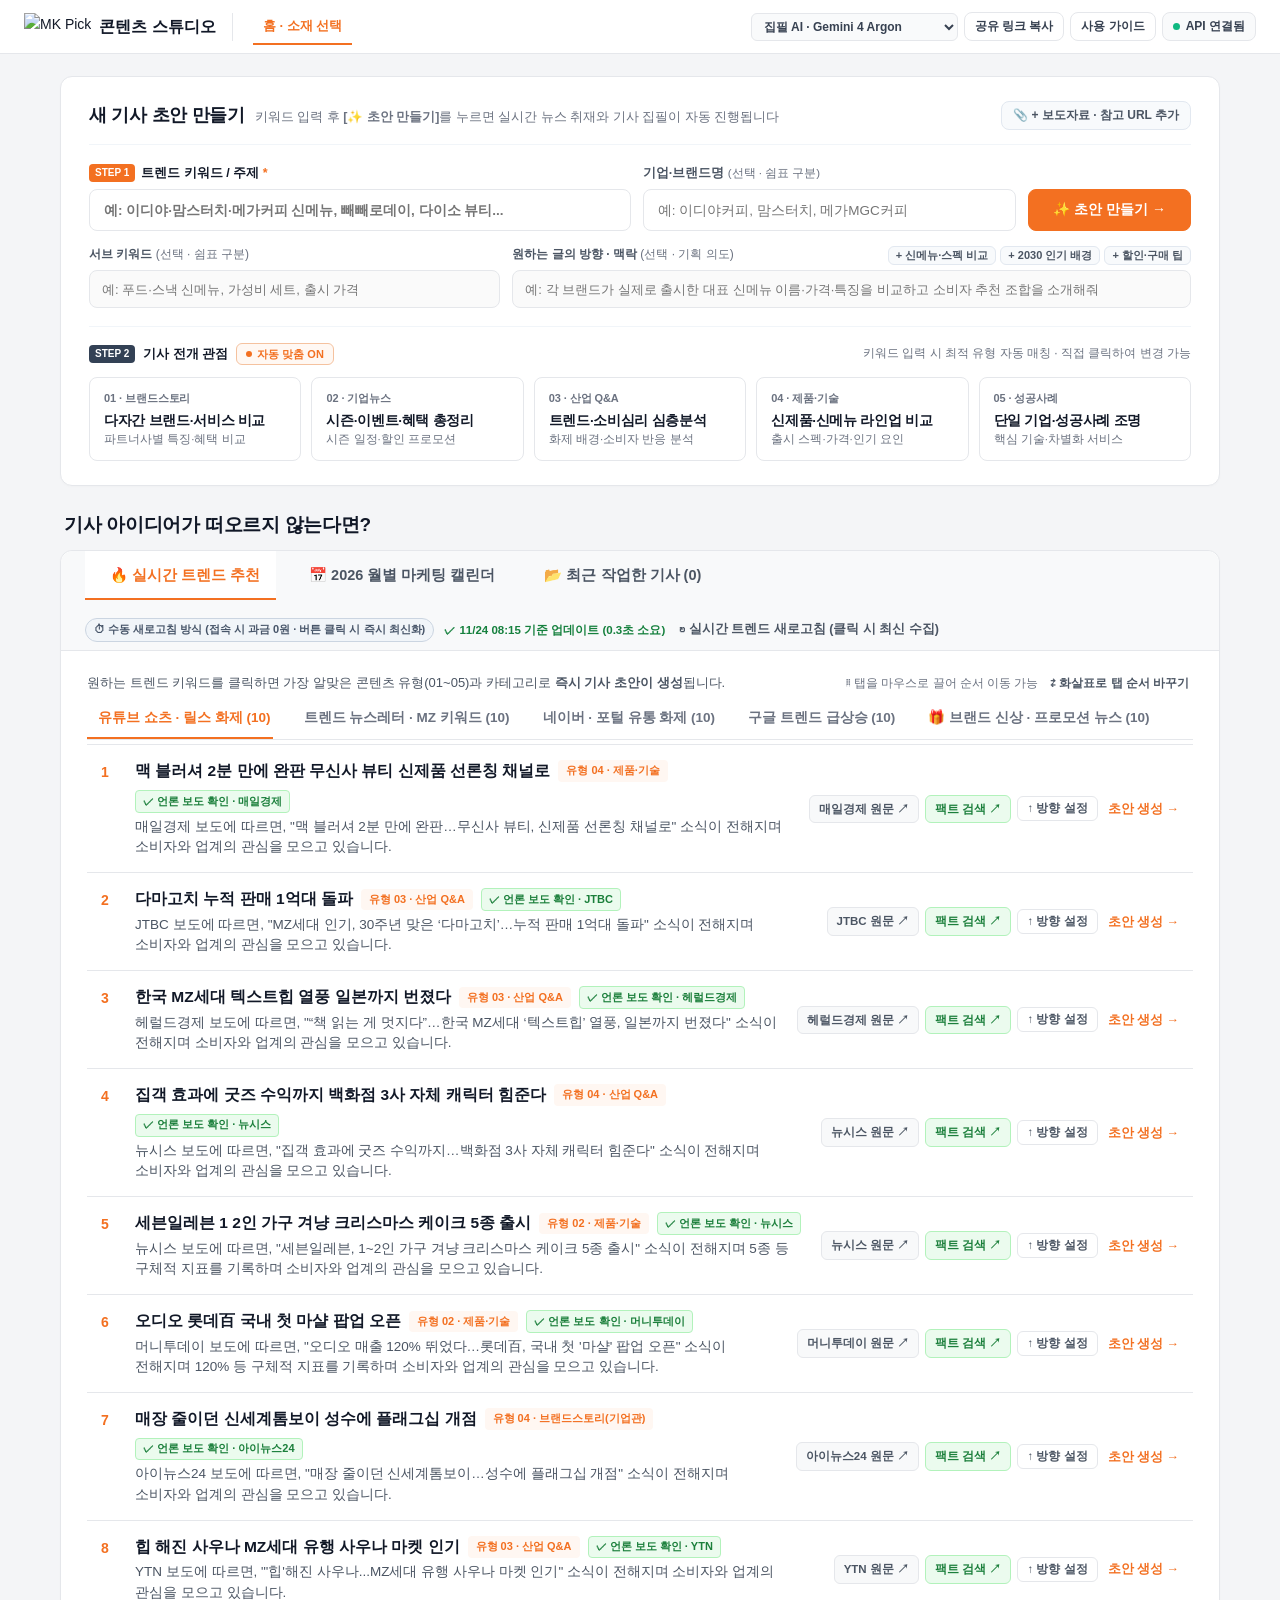
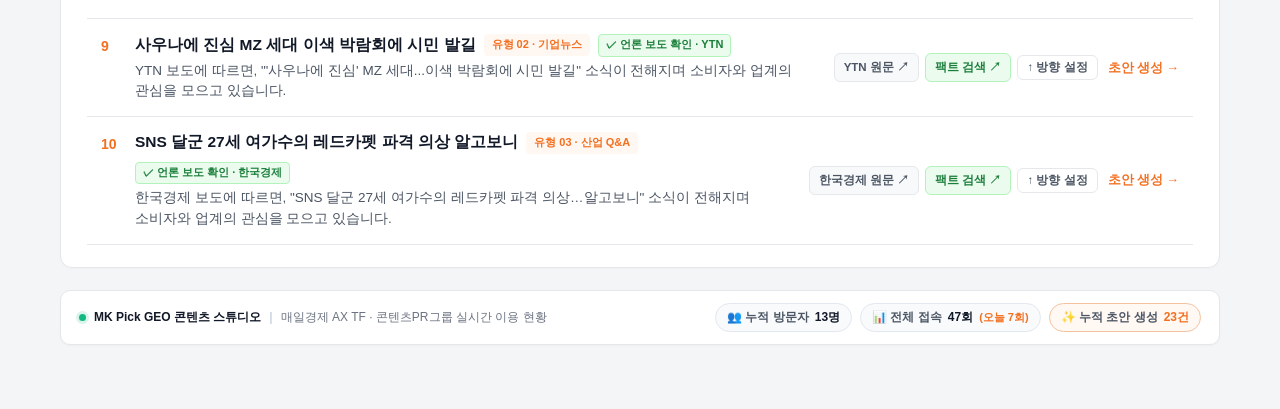
==== commit 1a402a48: "Disable automatic live trend fetch on page load or browser F5 reload so refresh only runs on manual " ====
--- a/public/index.html
+++ b/public/index.html
@@ -7,15 +7,15 @@
   <meta http-equiv="Pragma" content="no-cache" />
   <meta http-equiv="Expires" content="0" />
   <title>MK Pick 콘텐츠 스튜디오 (v0.5)</title>
-  <link rel="icon" type="image/png" sizes="32x32" href="./favicon-32x32.png?v=97" />
-  <link rel="icon" type="image/png" sizes="256x256" href="./favicon.png?v=97" />
-  <link rel="shortcut icon" href="./favicon.ico?v=97" />
-  <link rel="apple-touch-icon" href="./favicon.png?v=97" />
-  <link rel="stylesheet" href="./styles.css?v=97" />
+  <link rel="icon" type="image/png" sizes="32x32" href="./favicon-32x32.png?v=98" />
+  <link rel="icon" type="image/png" sizes="256x256" href="./favicon.png?v=98" />
+  <link rel="shortcut icon" href="./favicon.ico?v=98" />
+  <link rel="apple-touch-icon" href="./favicon.png?v=98" />
+  <link rel="stylesheet" href="./styles.css?v=98" />
   <script>
     (function () {
       try {
-        var BUILD_V = '97';
+        var BUILD_V = '98';
         var params = new URLSearchParams(window.location.search);
         if (params.get('v') !== BUILD_V) {
           params.set('v', BUILD_V);
@@ -42,7 +42,7 @@
   <div id="modalRoot"></div>
   <div id="toastRoot" class="toast-container"></div>
 
-  <script src="./mockData.js?v=97"></script>
-  <script src="./app.js?v=97"></script>
+  <script src="./mockData.js?v=98"></script>
+  <script src="./app.js?v=98"></script>
 </body>
 </html>
